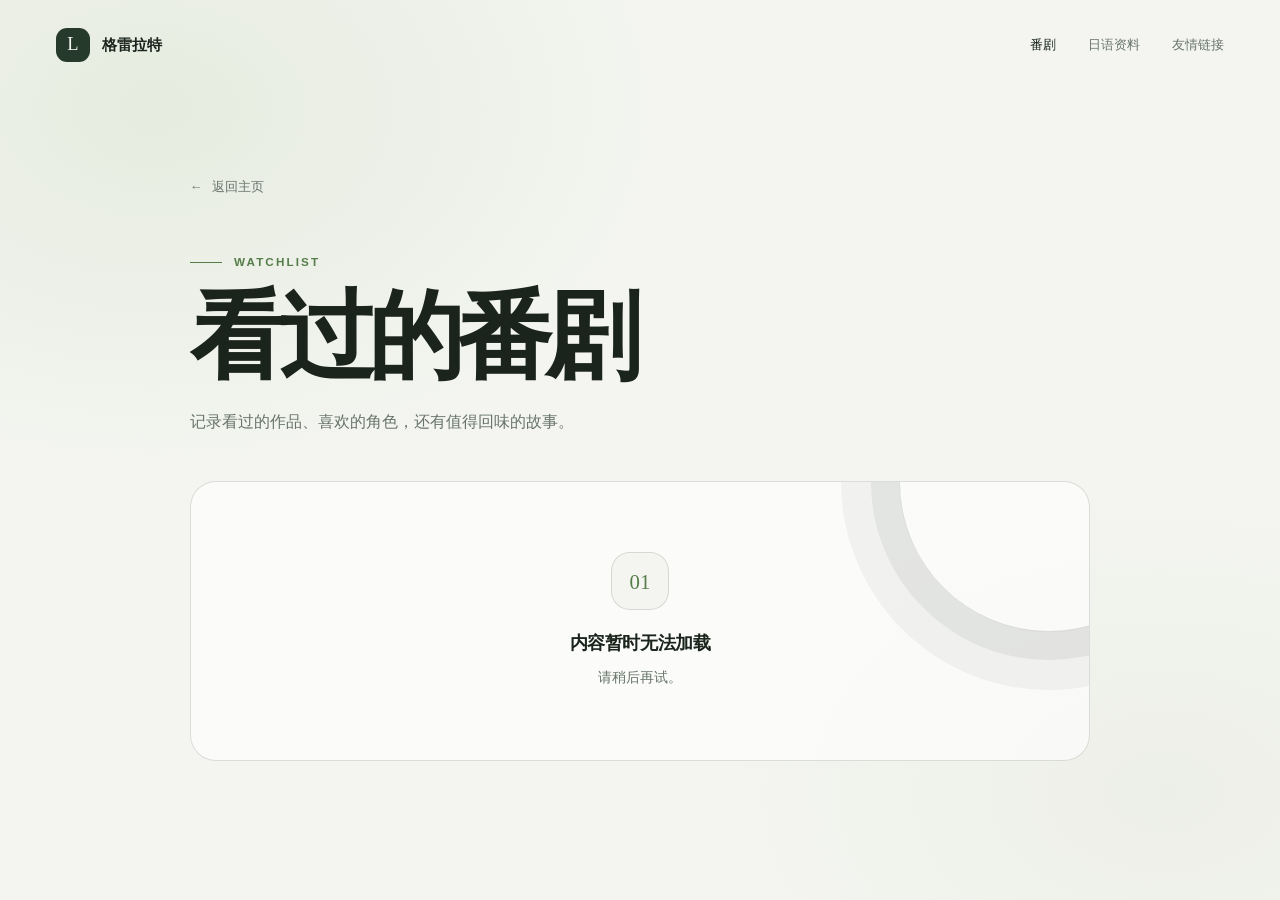
==== anime.html @ 41512ea8 "feat: add collection pages and D1 migrations" ====
<!DOCTYPE html>
<html lang="zh-CN">
<head>
  <meta charset="UTF-8">
  <meta name="viewport" content="width=device-width, initial-scale=1.0">
  <meta name="description" content="格雷拉特看过的番剧与观后感。">
  <meta name="theme-color" content="#f4f5f1">
  <title>看过的番剧 · 格雷拉特</title>
  <link rel="stylesheet" href="styles.css">
</head>
<body>
  <div class="site-shell">
    <header class="topbar">
      <a class="brand" href="index.html" aria-label="返回格雷拉特主页">
        <span class="brand-mark" aria-hidden="true">L</span>
        <span>格雷拉特</span>
      </a>
      <nav class="site-nav" aria-label="页面导航">
        <a href="anime.html" aria-current="page">番剧</a>
        <a href="japanese.html">日语资料</a>
        <a href="friends.html">友情链接</a>
      </nav>
    </header>

    <main class="subpage-main">
      <section class="subpage-content" aria-labelledby="page-title">
        <a class="back-link" href="index.html"><span aria-hidden="true">←</span> 返回主页</a>
        <div class="subpage-heading">
          <p class="eyebrow"><span class="eyebrow-line" aria-hidden="true"></span>Watchlist</p>
          <h1 class="subpage-title" id="page-title">看过的番剧</h1>
          <p class="subpage-summary">记录看过的作品、喜欢的角色，还有值得回味的故事。</p>
        </div>
        <div class="entry-grid" data-collection-list="anime" aria-live="polite"></div>
        <div class="empty-panel" data-collection-empty>
          <div class="empty-panel-content">
            <span class="empty-symbol" aria-hidden="true">01</span>
            <h2>片单待整理</h2>
            <p>添加作品后，可以在这里展示封面、名称和简短观后感。</p>
          </div>
        </div>
      </section>
    </main>
  </div>
  <script src="collection-renderer.js" defer></script>
</body>
</html>
---- styles.css ----
:root {
      color-scheme: light;
      --page: #f4f5f1;
      --ink: #1a241d;
      --muted: #68746b;
      --line: rgba(26, 36, 29, 0.14);
      --chip: rgba(255, 255, 255, 0.64);
      --accent: #557d49;
      --button-ink: #ffffff;
      --art: #17271e;
      --art-grid: rgba(237, 246, 231, 0.08);
      --art-line: rgba(226, 242, 216, 0.23);
      --art-text: #d8f2b4;
    }

    @media (prefers-color-scheme: dark) {
      :root {
        color-scheme: dark;
        --page: #101612;
        --ink: #edf2eb;
        --muted: #a2afa5;
        --line: rgba(237, 242, 235, 0.14);
        --chip: rgba(255, 255, 255, 0.055);
        --accent: #a9d58c;
        --button-ink: #172318;
      }
    }

    *,
    *::before,
    *::after {
      box-sizing: border-box;
    }

    html {
      min-width: 320px;
      scroll-behavior: smooth;
    }

    body {
      min-width: 320px;
      min-height: 100vh;
      min-height: 100svh;
      margin: 0;
      color: var(--ink);
      background:
        radial-gradient(ellipse at 12% 12%, rgba(193, 211, 176, 0.27), transparent 34rem),
        radial-gradient(ellipse at 91% 88%, rgba(208, 217, 194, 0.2), transparent 30rem),
        var(--page);
      font-family: -apple-system, BlinkMacSystemFont, "Segoe UI", Roboto, "PingFang SC", "Hiragino Sans GB", "Microsoft YaHei", sans-serif;
      line-height: 1.6;
      -webkit-font-smoothing: antialiased;
    }

    a {
      color: inherit;
    }

    a:focus-visible {
      outline: 3px solid var(--accent);
      outline-offset: 4px;
    }

    .site-shell {
      width: min(100%, 1280px);
      min-height: 100vh;
      min-height: 100svh;
      margin: 0 auto;
      padding: 28px 56px;
      display: flex;
      flex-direction: column;
    }

    .topbar {
      display: flex;
      align-items: center;
      justify-content: space-between;
      gap: 1.5rem;
    }

    .brand {
      display: inline-flex;
      align-items: center;
      gap: 0.75rem;
      color: var(--ink);
      font-size: 0.94rem;
      font-weight: 700;
      letter-spacing: 0.01em;
      text-decoration: none;
    }

    .brand-mark {
      width: 34px;
      height: 34px;
      display: grid;
      place-items: center;
      border-radius: 11px;
      color: #f4f7ef;
      background: #263a2c;
      font-family: Georgia, "Times New Roman", serif;
      font-size: 1.15rem;
      font-weight: 400;
    }

    .site-nav {
      display: flex;
      align-items: center;
      gap: clamp(1rem, 2.5vw, 2rem);
    }

    .site-nav a {
      color: var(--muted);
      font-size: 0.8rem;
      font-weight: 550;
      text-decoration: none;
      transition: color 180ms ease;
    }

    .site-nav a:hover {
      color: var(--accent);
    }

    .site-nav a[aria-current="page"] {
      color: var(--ink);
    }

    main {
      flex: 1;
      display: grid;
      align-items: center;
    }

    .hero {
      display: grid;
      grid-template-columns: minmax(0, 1.05fr) minmax(320px, 0.95fr);
      align-items: center;
      gap: clamp(3.5rem, 8vw, 7.5rem);
      padding: 5.5rem 0;
    }

    .hero-copy {
      max-width: 610px;
    }

    .eyebrow {
      display: flex;
      align-items: center;
      gap: 0.75rem;
      margin: 0 0 1.75rem;
      color: var(--accent);
      font-size: 0.73rem;
      font-weight: 700;
      letter-spacing: 0.18em;
      text-transform: uppercase;
    }

    .eyebrow-line {
      width: 32px;
      height: 1px;
      background: currentColor;
    }

    .greeting {
      margin: 0 0 0.25rem;
      color: var(--muted);
      font-size: clamp(1.05rem, 1.6vw, 1.3rem);
      font-weight: 500;
    }

    h1 {
      margin: 0;
      font-size: clamp(4.4rem, 8.3vw, 7.3rem);
      font-weight: 680;
      letter-spacing: -0.085em;
      line-height: 0.98;
    }

    .title-period {
      color: var(--accent);
    }

    .role {
      margin: 1.3rem 0 0;
      font-size: clamp(1rem, 1.8vw, 1.3rem);
      font-weight: 550;
      letter-spacing: 0.015em;
    }

    .role-separator {
      padding: 0 0.45rem;
      color: var(--accent);
      font-weight: 400;
    }

    .intro {
      max-width: 520px;
      margin: 1.5rem 0 0;
      color: var(--muted);
      font-size: 1rem;
      line-height: 1.9;
    }

    .topics {
      display: flex;
      flex-wrap: wrap;
      gap: 0.55rem;
      margin: 1.7rem 0 2rem;
      padding: 0;
      list-style: none;
    }

    .topics li {
      padding: 0.38rem 0.78rem;
      border: 1px solid var(--line);
      border-radius: 999px;
      color: var(--muted);
      background: var(--chip);
      font-size: 0.76rem;
      font-weight: 550;
      letter-spacing: 0.01em;
    }

    .actions {
      display: flex;
      flex-wrap: wrap;
      align-items: center;
      gap: 1.35rem;
    }

    .button-primary,
    .button-secondary {
      display: inline-flex;
      min-height: 48px;
      align-items: center;
      justify-content: center;
      gap: 0.7rem;
      font-size: 0.88rem;
      font-weight: 650;
      text-decoration: none;
      transition: transform 180ms ease, background-color 180ms ease, color 180ms ease;
    }

    .button-primary {
      padding: 0.72rem 1.15rem 0.72rem 1.3rem;
      border: 1px solid var(--accent);
      border-radius: 999px;
      color: var(--button-ink);
      background: var(--accent);
    }

    .button-primary:hover {
      transform: translateY(-2px);
    }

    .button-primary svg,
    .button-secondary svg {
      width: 16px;
      height: 16px;
      flex: none;
    }

    .button-secondary {
      color: var(--ink);
    }

    .button-secondary:hover {
      color: var(--accent);
    }

    .art-panel {
      position: relative;
      min-height: 440px;
      overflow: hidden;
      isolation: isolate;
      border: 1px solid rgba(255, 255, 255, 0.08);
      border-radius: 30px;
      background:
        radial-gradient(circle at 50% 44%, rgba(101, 143, 85, 0.37), transparent 42%),
        linear-gradient(145deg, #233a2b, var(--art) 68%);
      box-shadow: 0 28px 70px rgba(24, 39, 28, 0.18);
    }

    .art-grid {
      position: absolute;
      z-index: -1;
      inset: 0;
      background-image:
        linear-gradient(var(--art-grid) 1px, transparent 1px),
        linear-gradient(90deg, var(--art-grid) 1px, transparent 1px);
      background-position: center;
      background-size: 44px 44px;
      mask-image: radial-gradient(ellipse at center, #000 22%, transparent 83%);
    }

    .orbit {
      position: absolute;
      top: 50%;
      left: 50%;
      width: min(76%, 350px);
      aspect-ratio: 1;
      border: 1px solid var(--art-line);
      border-radius: 50%;
      transform: translate(-50%, -50%);
    }

    .orbit::before,
    .orbit::after {
      position: absolute;
      border: 1px solid var(--art-line);
      border-radius: 50%;
      content: "";
    }

    .orbit::before {
      inset: 12%;
    }

    .orbit::after {
      inset: 27%;
      background: radial-gradient(circle, rgba(209, 239, 177, 0.12), transparent 72%);
    }

    .monogram {
      position: absolute;
      top: 49%;
      left: 50%;
      color: var(--art-text);
      font-family: Georgia, "Times New Roman", serif;
      font-size: clamp(12rem, 23vw, 18rem);
      font-weight: 400;
      letter-spacing: -0.1em;
      line-height: 0.8;
      text-shadow: 0 14px 72px rgba(201, 240, 167, 0.17);
      transform: translate(-56%, -50%);
      user-select: none;
    }

    .art-label,
    .art-index,
    .art-caption {
      position: absolute;
      color: rgba(241, 247, 236, 0.72);
      font-size: 0.63rem;
      font-weight: 650;
      letter-spacing: 0.16em;
      text-transform: uppercase;
    }

    .art-label {
      top: 27px;
      left: 29px;
    }

    .art-index {
      top: 27px;
      right: 29px;
      color: var(--art-text);
    }

    .art-caption {
      right: 29px;
      bottom: 27px;
      left: 29px;
      display: flex;
      align-items: center;
      justify-content: space-between;
      gap: 1rem;
    }

    .art-caption span:last-child {
      color: var(--art-text);
    }

    .subpage-main {
      display: flex;
      align-items: center;
    }

    .subpage-content {
      width: min(100%, 900px);
      margin: auto;
      padding: 5rem 0;
    }

    .back-link {
      display: inline-flex;
      align-items: center;
      gap: 0.55rem;
      margin-bottom: 3.5rem;
      color: var(--muted);
      font-size: 0.8rem;
      text-decoration: none;
    }

    .back-link:hover {
      color: var(--accent);
    }

    .subpage-heading .eyebrow {
      margin-bottom: 0.9rem;
    }

    .subpage-title {
      margin: 0;
      font-size: clamp(3rem, 8vw, 6rem);
      font-weight: 680;
      letter-spacing: -0.075em;
      line-height: 1.05;
    }

    .subpage-summary {
      max-width: 620px;
      margin: 1.25rem 0 0;
      color: var(--muted);
      font-size: 1rem;
      line-height: 1.9;
    }

    .empty-panel {
      position: relative;
      min-height: 280px;
      display: grid;
      place-items: center;
      overflow: hidden;
      margin-top: 2.75rem;
      padding: 2rem;
      border: 1px solid var(--line);
      border-radius: 26px;
      background: var(--chip);
      text-align: center;
    }

    .empty-panel::before {
      position: absolute;
      top: -150px;
      right: -110px;
      width: 300px;
      aspect-ratio: 1;
      border: 1px solid var(--line);
      border-radius: 50%;
      box-shadow: 0 0 0 28px color-mix(in srgb, var(--line) 45%, transparent),
        0 0 0 58px color-mix(in srgb, var(--line) 30%, transparent);
      content: "";
    }

    .empty-panel-content {
      position: relative;
      max-width: 430px;
    }

    .empty-symbol {
      width: 58px;
      height: 58px;
      display: grid;
      place-items: center;
      margin: 0 auto 1.1rem;
      border: 1px solid var(--line);
      border-radius: 19px;
      color: var(--accent);
      background: var(--page);
      font-family: Georgia, "Times New Roman", serif;
      font-size: 1.3rem;
    }

    .empty-panel h2 {
      margin: 0;
      font-size: 1.15rem;
      letter-spacing: -0.025em;
    }

    .empty-panel p {
      margin: 0.55rem 0 0;
      color: var(--muted);
      font-size: 0.85rem;
      line-height: 1.8;
    }

    [hidden] {
      display: none !important;
    }

    .entry-grid {
      display: grid;
      grid-template-columns: repeat(auto-fit, minmax(220px, 1fr));
      gap: 1rem;
      margin-top: 2.75rem;
    }

    .entry-grid:empty {
      margin-top: 0;
    }

    .entry-card {
      overflow: hidden;
      border: 1px solid var(--line);
      border-radius: 22px;
      color: var(--ink);
      background: var(--chip);
      text-decoration: none;
      transition: transform 180ms ease, border-color 180ms ease;
    }

    a.entry-card:hover {
      transform: translateY(-3px);
      border-color: var(--accent);
    }

    .anime-cover,
    .anime-cover-placeholder {
      width: 100%;
      aspect-ratio: 0.78;
      display: grid;
      place-items: center;
      object-fit: cover;
      color: var(--art-text);
      background:
        radial-gradient(circle at 50% 35%, rgba(101, 143, 85, 0.38), transparent 44%),
        linear-gradient(145deg, #233a2b, var(--art) 72%);
      font-family: Georgia, "Times New Roman", serif;
      font-size: 3.5rem;
    }

    .anime-cover {
      display: block;
    }

    .entry-content {
      padding: 1.2rem;
    }

    .entry-title {
      margin: 0;
      font-size: 1.05rem;
      letter-spacing: -0.025em;
    }

    .entry-meta,
    .entry-description {
      margin: 0.45rem 0 0;
      color: var(--muted);
      font-size: 0.78rem;
      line-height: 1.75;
    }

    .entry-kind {
      display: inline-block;
      margin-bottom: 0.55rem;
      color: var(--accent);
      font-size: 0.64rem;
      font-weight: 700;
      letter-spacing: 0.12em;
      text-transform: uppercase;
    }

    .resource-entry {
      min-height: 168px;
      display: flex;
      align-items: flex-start;
      gap: 1rem;
      padding: 1.2rem;
    }

    .entry-symbol,
    .entry-avatar,
    .entry-avatar-placeholder {
      width: 46px;
      height: 46px;
      flex: none;
      display: grid;
      place-items: center;
      overflow: hidden;
      border: 1px solid var(--line);
      border-radius: 15px;
      color: var(--accent);
      background: var(--page);
      font-family: Georgia, "Times New Roman", serif;
      font-size: 1.1rem;
    }

    .entry-avatar {
      object-fit: cover;
    }

    .resource-entry .entry-content {
      min-width: 0;
      padding: 0;
    }

    .entry-url-hint {
      display: inline-flex;
      align-items: center;
      gap: 0.35rem;
      margin-top: 0.9rem;
      color: var(--accent);
      font-size: 0.72rem;
      font-weight: 650;
    }

    @media (max-width: 900px) {
      .site-shell {
        padding-inline: 36px;
      }

      .hero {
        grid-template-columns: minmax(0, 1fr) minmax(280px, 0.82fr);
        gap: 2.5rem;
      }

      .art-panel {
        min-height: 360px;
      }

      .art-caption {
        flex-wrap: wrap;
        font-size: 0.55rem;
      }

    }

    @media (max-width: 700px) {
      .site-shell {
        padding: 22px 24px 30px;
      }

      .hero {
        grid-template-columns: 1fr;
        gap: 2.75rem;
        padding: 4.5rem 0 2.5rem;
      }

      .hero-copy {
        max-width: 560px;
      }

      .site-nav {
        width: 100%;
        justify-content: space-between;
        padding-top: 0.9rem;
        border-top: 1px solid var(--line);
      }

      .topbar {
        flex-wrap: wrap;
      }

      h1 {
        font-size: clamp(4rem, 16vw, 6.5rem);
      }

      .art-panel {
        width: 100%;
        min-height: 0;
        aspect-ratio: 1.12;
        border-radius: 24px;
      }

      .monogram {
        font-size: clamp(12rem, 44vw, 17rem);
      }

      .subpage-content {
        padding: 4rem 0;
      }

      .back-link {
        margin-bottom: 3rem;
      }
    }

    @media (max-width: 420px) {
      .site-shell {
        padding-inline: 19px;
      }

      .site-nav a {
        font-size: 0.72rem;
      }

      .hero {
        padding-top: 3.75rem;
      }

      .actions {
        gap: 0.8rem 1.1rem;
      }

      .art-label,
      .art-index {
        top: 20px;
      }

      .art-label,
      .art-caption {
        left: 21px;
      }

      .art-index,
      .art-caption {
        right: 21px;
      }

      .empty-panel {
        min-height: 240px;
        margin-top: 2rem;
        padding: 1.5rem;
      }
    }

    @media (prefers-reduced-motion: reduce) {
      *,
      *::before,
      *::after {
        scroll-behavior: auto !important;
        transition-duration: 0.01ms !important;
      }
    }
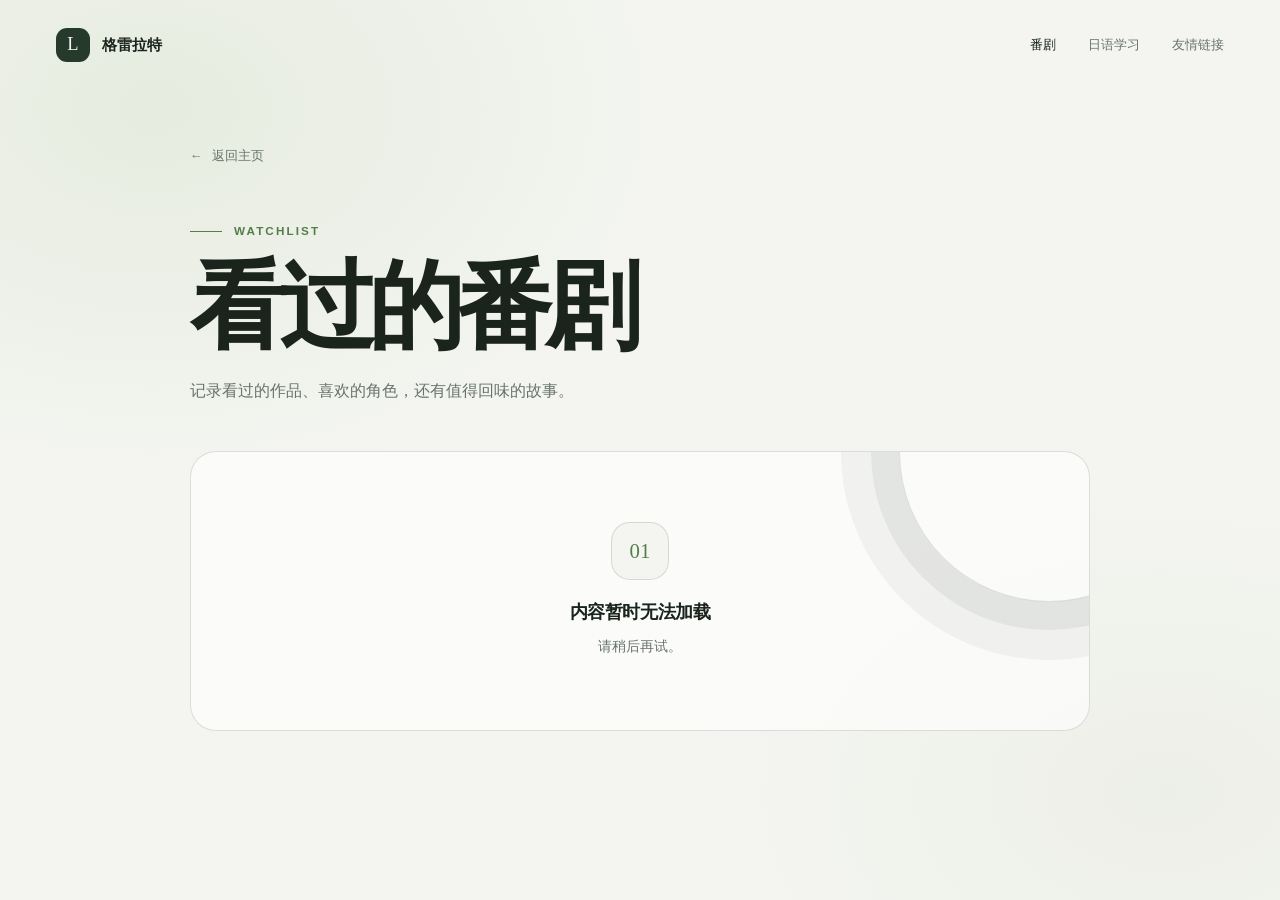
==== commit 0d277864: "Update Japanese learning page from Obsidian notes" ====
--- a/anime.html
+++ b/anime.html
@@ -17,7 +17,7 @@
       </a>
       <nav class="site-nav" aria-label="页面导航">
         <a href="anime.html" aria-current="page">番剧</a>
-        <a href="japanese.html">日语资料</a>
+        <a href="japanese.html">日语学习</a>
         <a href="friends.html">友情链接</a>
       </nav>
     </header>
--- a/styles.css
+++ b/styles.css
@@ -372,8 +372,7 @@
     }
 
     .subpage-main {
-      display: flex;
-      align-items: center;
+      display: block;
     }
 
     .subpage-content {
@@ -596,6 +595,470 @@
       font-weight: 650;
     }
 
+    .japanese-content {
+      width: min(100%, 1040px);
+    }
+
+    .study-index {
+      display: flex;
+      flex-wrap: wrap;
+      gap: 0.55rem;
+      margin-top: 2rem;
+      padding: 0.65rem;
+      border: 1px solid var(--line);
+      border-radius: 18px;
+      background: var(--chip);
+    }
+
+    .study-index a {
+      display: inline-flex;
+      align-items: center;
+      gap: 0.55rem;
+      padding: 0.55rem 0.8rem;
+      border-radius: 12px;
+      color: var(--muted);
+      font-size: 0.76rem;
+      font-weight: 600;
+      text-decoration: none;
+      transition: color 160ms ease, background-color 160ms ease;
+    }
+
+    .study-index a:hover {
+      color: var(--ink);
+      background: color-mix(in srgb, var(--accent) 12%, transparent);
+    }
+
+    .study-index a span {
+      color: var(--accent);
+      font-family: Georgia, "Times New Roman", serif;
+      font-size: 0.67rem;
+    }
+
+    .study-section {
+      margin-top: 5.25rem;
+      scroll-margin-top: 1.5rem;
+    }
+
+    .study-section-heading {
+      max-width: 680px;
+      margin-bottom: 1.5rem;
+    }
+
+    .study-number,
+    .study-label {
+      display: block;
+      color: var(--accent);
+      font-size: 0.65rem;
+      font-weight: 750;
+      letter-spacing: 0.14em;
+      text-transform: uppercase;
+    }
+
+    .study-section-heading h2 {
+      margin: 0.55rem 0 0;
+      font-size: clamp(1.8rem, 4vw, 2.55rem);
+      font-weight: 650;
+      letter-spacing: -0.055em;
+      line-height: 1.2;
+    }
+
+    .study-section-heading p,
+    .study-card-intro {
+      margin: 0.7rem 0 0;
+      color: var(--muted);
+      font-size: 0.84rem;
+      line-height: 1.85;
+    }
+
+    .kana-grid,
+    .rhythm-grid,
+    .vocabulary-grid {
+      display: grid;
+      gap: 1rem;
+    }
+
+    .kana-grid {
+      grid-template-columns: repeat(2, minmax(0, 1fr));
+    }
+
+    .study-card {
+      min-width: 0;
+      padding: 1.35rem;
+      border: 1px solid var(--line);
+      border-radius: 22px;
+      background: var(--chip);
+    }
+
+    .study-card-heading {
+      display: flex;
+      align-items: center;
+      justify-content: space-between;
+      gap: 1rem;
+      margin-bottom: 1.1rem;
+    }
+
+    .study-card-heading h3,
+    .study-card h3 {
+      margin: 0.28rem 0 0;
+      font-size: 1.05rem;
+      font-weight: 650;
+      letter-spacing: -0.025em;
+    }
+
+    .kana-mark {
+      width: 44px;
+      height: 44px;
+      display: grid;
+      place-items: center;
+      border: 1px solid var(--line);
+      border-radius: 15px;
+      color: var(--accent);
+      background: var(--page);
+      font-family: "Hiragino Mincho ProN", "Yu Mincho", serif;
+      font-size: 1.35rem;
+    }
+
+    .kana-table-scroll {
+      overflow-x: auto;
+      border: 1px solid var(--line);
+      border-radius: 15px;
+      scrollbar-color: var(--accent) transparent;
+    }
+
+    .kana-table {
+      width: 100%;
+      min-width: 500px;
+      border-collapse: collapse;
+      text-align: center;
+    }
+
+    .kana-table th,
+    .kana-table td {
+      padding: 0.52rem 0.34rem;
+      border-bottom: 1px solid var(--line);
+    }
+
+    .kana-table tr:last-child th,
+    .kana-table tr:last-child td {
+      border-bottom: 0;
+    }
+
+    .kana-table thead th {
+      color: var(--muted);
+      background: color-mix(in srgb, var(--page) 78%, transparent);
+      font-size: 0.68rem;
+      font-weight: 650;
+    }
+
+    .kana-table th[scope="row"] {
+      position: sticky;
+      left: 0;
+      z-index: 1;
+      width: 64px;
+      color: var(--muted);
+      background: var(--page);
+      font-size: 0.68rem;
+      font-weight: 600;
+      white-space: nowrap;
+    }
+
+    .kana-table td span,
+    .kana-table td small {
+      display: block;
+    }
+
+    .kana-table td span {
+      font-family: "Hiragino Mincho ProN", "Yu Mincho", serif;
+      font-size: 1.2rem;
+      line-height: 1.15;
+    }
+
+    .kana-table td small {
+      margin-top: 0.2rem;
+      color: var(--muted);
+      font-size: 0.57rem;
+      letter-spacing: 0.03em;
+    }
+
+    .kana-table .kana-empty {
+      color: color-mix(in srgb, var(--muted) 45%, transparent);
+      font-size: 0.75rem;
+    }
+
+    .kana-footnote,
+    .study-footnote {
+      margin: 0.85rem 0 0;
+      color: var(--muted);
+      font-size: 0.72rem;
+      line-height: 1.8;
+    }
+
+    .kana-footnote span {
+      margin-left: 0.35rem;
+      color: var(--accent);
+      font-family: Georgia, "Times New Roman", serif;
+    }
+
+    .sound-card,
+    .yoon-card {
+      margin-top: 1rem;
+    }
+
+    .study-card-aside {
+      color: var(--accent);
+      font-family: "Hiragino Mincho ProN", "Yu Mincho", serif;
+      font-size: 1.25rem;
+      white-space: nowrap;
+    }
+
+    .sound-rows,
+    .yoon-list {
+      overflow-x: auto;
+      scrollbar-color: var(--accent) transparent;
+    }
+
+    .sound-row {
+      min-width: 530px;
+      display: grid;
+      grid-template-columns: 76px repeat(5, minmax(56px, 1fr));
+      align-items: center;
+      gap: 0.35rem;
+      padding: 0.55rem 0;
+      border-top: 1px solid var(--line);
+      text-align: center;
+    }
+
+    .sound-row > span:not(.sound-row-label) {
+      font-family: "Hiragino Mincho ProN", "Yu Mincho", serif;
+      font-size: 1.1rem;
+    }
+
+    .sound-row small {
+      display: block;
+      color: var(--muted);
+      font-family: -apple-system, BlinkMacSystemFont, "Segoe UI", sans-serif;
+      font-size: 0.58rem;
+    }
+
+    .sound-row-label,
+    .yoon-list > div > span {
+      color: var(--muted);
+      font-size: 0.7rem;
+      font-weight: 600;
+      text-align: left;
+      white-space: nowrap;
+    }
+
+    .yoon-list {
+      margin-top: 1rem;
+    }
+
+    .yoon-list > div {
+      min-width: 660px;
+      display: grid;
+      grid-template-columns: 80px repeat(3, 1fr);
+      align-items: center;
+      gap: 0.75rem;
+      padding: 0.7rem 0;
+      border-top: 1px solid var(--line);
+    }
+
+    .yoon-list b {
+      color: var(--ink);
+      font-family: "Hiragino Mincho ProN", "Yu Mincho", serif;
+      font-size: 0.95rem;
+      font-weight: 550;
+      white-space: nowrap;
+    }
+
+    .yoon-list b small {
+      margin-left: 0.2rem;
+      color: var(--muted);
+      font-family: Georgia, "Times New Roman", serif;
+      font-size: 0.62rem;
+    }
+
+    .rhythm-grid {
+      grid-template-columns: repeat(2, minmax(0, 1fr));
+      margin-top: 1rem;
+    }
+
+    .rhythm-card h3,
+    .vocabulary-card h3 {
+      margin-top: 0.45rem;
+    }
+
+    .rhythm-card p,
+    .vocabulary-card > p {
+      margin: 0.65rem 0 0;
+      color: var(--muted);
+      font-size: 0.78rem;
+      line-height: 1.85;
+    }
+
+    .example-line {
+      display: flex;
+      flex-wrap: wrap;
+      align-items: baseline;
+      gap: 0.45rem 0.75rem;
+      margin-top: 1rem;
+      padding-top: 0.85rem;
+      border-top: 1px solid var(--line);
+    }
+
+    .example-line span {
+      color: var(--ink);
+      font-family: "Hiragino Mincho ProN", "Yu Mincho", serif;
+      font-size: 0.93rem;
+    }
+
+    .example-line small {
+      margin-left: -0.55rem;
+      color: var(--muted);
+      font-family: Georgia, "Times New Roman", serif;
+      font-size: 0.63rem;
+    }
+
+    .example-line small strong {
+      color: var(--accent);
+    }
+
+    .foreign-sounds {
+      display: grid;
+      grid-template-columns: 180px 1fr;
+      align-items: center;
+      gap: 0.3rem 1.5rem;
+      margin-top: 1rem;
+    }
+
+    .foreign-sounds h3 {
+      margin-top: 0.3rem;
+    }
+
+    .foreign-sounds p {
+      margin: 0;
+      color: var(--ink);
+      font-size: 0.85rem;
+      line-height: 2;
+    }
+
+    .foreign-sounds .study-footnote {
+      grid-column: 2;
+      margin: 0;
+    }
+
+    .self-intro-card {
+      padding: clamp(1.4rem, 4vw, 2.3rem);
+      border: 1px solid color-mix(in srgb, var(--accent) 35%, var(--line));
+      border-radius: 24px;
+      color: #f2f5ed;
+      background:
+        radial-gradient(circle at 92% 0%, rgba(169, 213, 140, 0.18), transparent 18rem),
+        linear-gradient(135deg, #263a2c, #17271e 78%);
+      box-shadow: 0 18px 45px rgba(24, 39, 28, 0.12);
+    }
+
+    .self-intro-card .study-label {
+      color: #c2dfaa;
+    }
+
+    .self-intro-card p {
+      margin: 0.9rem 0 0;
+      font-family: "Hiragino Mincho ProN", "Yu Mincho", serif;
+      font-size: clamp(1rem, 2.4vw, 1.2rem);
+      line-height: 1.8;
+    }
+
+    .self-intro-card p span {
+      color: #c2dfaa;
+      letter-spacing: 0.08em;
+    }
+
+    .self-intro-translation {
+      margin-top: 1.5rem;
+      padding-top: 1rem;
+      border-top: 1px solid rgba(242, 245, 237, 0.2);
+      color: rgba(242, 245, 237, 0.72);
+      font-size: 0.74rem;
+      line-height: 1.85;
+    }
+
+    .vocabulary-grid {
+      grid-template-columns: repeat(3, minmax(0, 1fr));
+    }
+
+    .word-types {
+      display: grid;
+      gap: 0.7rem;
+      margin: 1rem 0 0;
+    }
+
+    .word-types div {
+      display: grid;
+      grid-template-columns: 3.5rem 1fr;
+      gap: 0.65rem;
+      padding-top: 0.65rem;
+      border-top: 1px solid var(--line);
+    }
+
+    .word-types dt {
+      color: var(--accent);
+      font-size: 0.78rem;
+      font-weight: 700;
+    }
+
+    .word-types dd {
+      margin: 0;
+      color: var(--muted);
+      font-size: 0.74rem;
+      line-height: 1.7;
+    }
+
+    .word-example {
+      display: grid;
+      gap: 0.2rem;
+      margin-top: 0.9rem;
+      padding-top: 0.7rem;
+      border-top: 1px solid var(--line);
+    }
+
+    .word-example strong {
+      color: var(--accent);
+      font-family: "Hiragino Mincho ProN", "Yu Mincho", serif;
+      font-size: 1rem;
+      font-weight: 600;
+    }
+
+    .word-example span {
+      color: var(--muted);
+      font-size: 0.73rem;
+      line-height: 1.7;
+    }
+
+    .resource-section .entry-grid {
+      margin-top: 1.5rem;
+    }
+
+    .resource-section .empty-panel {
+      min-height: 210px;
+      margin-top: 1.5rem;
+    }
+
+    .study-source-note {
+      margin: 4rem 0 0;
+      padding-top: 1.2rem;
+      border-top: 1px solid var(--line);
+      color: var(--muted);
+      font-size: 0.7rem;
+      line-height: 1.8;
+    }
+
+    @media (max-width: 1080px) {
+      .kana-grid {
+        grid-template-columns: 1fr;
+      }
+    }
+
     @media (max-width: 900px) {
       .site-shell {
         padding-inline: 36px;
@@ -613,6 +1076,10 @@
       .art-caption {
         flex-wrap: wrap;
         font-size: 0.55rem;
+      }
+
+      .vocabulary-grid {
+        grid-template-columns: repeat(2, minmax(0, 1fr));
       }
 
     }
@@ -664,6 +1131,47 @@
 
       .back-link {
         margin-bottom: 3rem;
+      }
+
+      .study-section {
+        margin-top: 4rem;
+      }
+
+      .study-index {
+        gap: 0.25rem;
+        padding: 0.5rem;
+      }
+
+      .study-index a {
+        padding: 0.5rem 0.6rem;
+        font-size: 0.7rem;
+      }
+
+      .study-card {
+        padding: 1.1rem;
+        border-radius: 18px;
+      }
+
+      .rhythm-grid,
+      .vocabulary-grid {
+        grid-template-columns: 1fr;
+      }
+
+      .foreign-sounds {
+        grid-template-columns: 1fr;
+        gap: 0.75rem;
+      }
+
+      .foreign-sounds .study-footnote {
+        grid-column: 1;
+      }
+
+      .self-intro-card {
+        border-radius: 20px;
+      }
+
+      .study-source-note {
+        margin-top: 3rem;
       }
     }
 
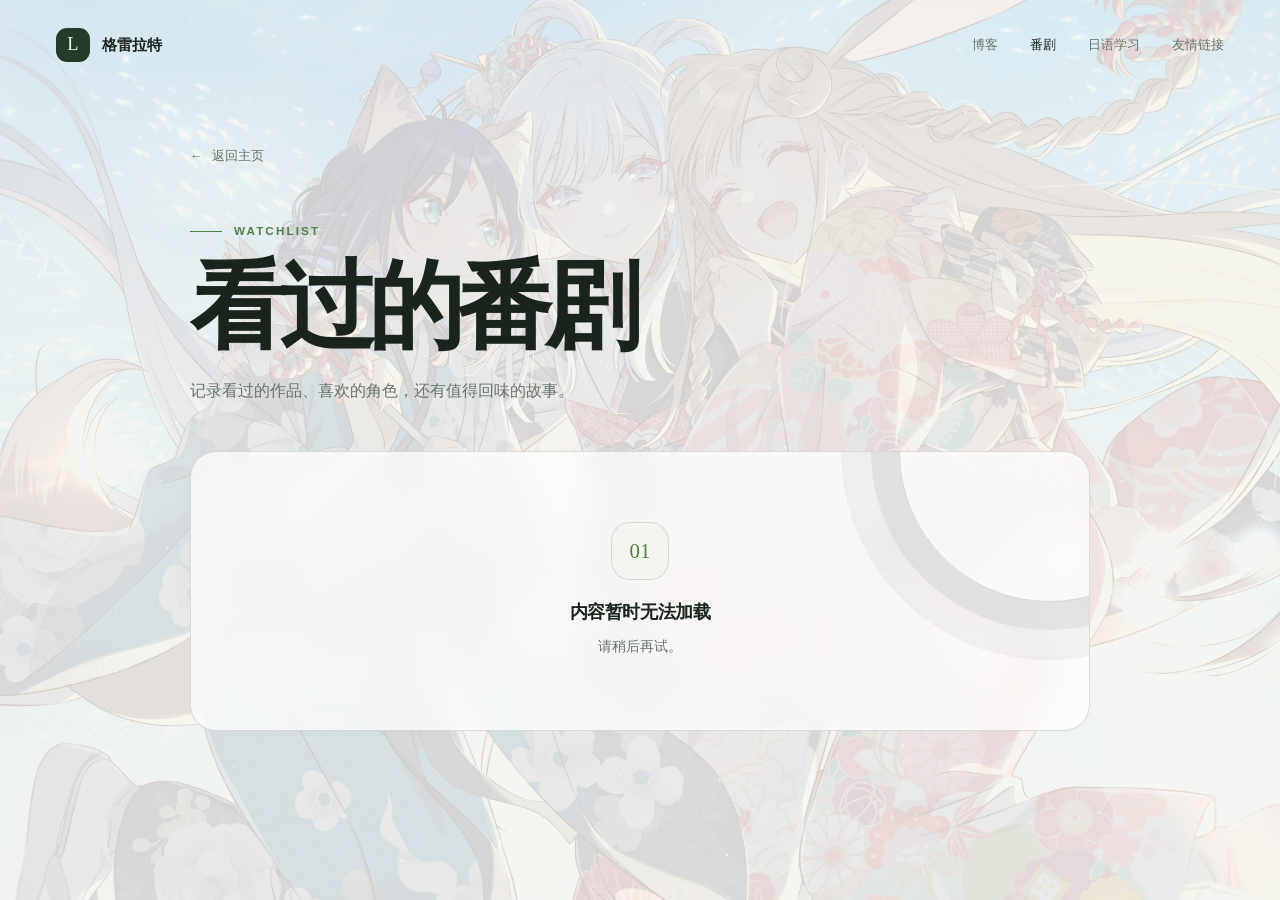
==== commit 81a2cc9d: "feat: 接入 iCloud Obsidian 仓库打造沉浸式数字花园博客 - 编写 scripts/sync-obsidian.js 自动同步 iCloud Obsidian 笔记并生成索引清单 " ====
--- a/anime.html
+++ b/anime.html
@@ -16,6 +16,7 @@
         <span>格雷拉特</span>
       </a>
       <nav class="site-nav" aria-label="页面导航">
+        <a href="blog.html">博客</a>
         <a href="anime.html" aria-current="page">番剧</a>
         <a href="japanese.html">日语学习</a>
         <a href="friends.html">友情链接</a>
--- a/styles.css
+++ b/styles.css
@@ -4,13 +4,14 @@
       --ink: #1a241d;
       --muted: #68746b;
       --line: rgba(26, 36, 29, 0.14);
-      --chip: rgba(255, 255, 255, 0.64);
+      --chip: rgba(255, 255, 255, 0.72);
       --accent: #557d49;
       --button-ink: #ffffff;
       --art: #17271e;
       --art-grid: rgba(237, 246, 231, 0.08);
       --art-line: rgba(226, 242, 216, 0.23);
       --art-text: #d8f2b4;
+      --bg-overlay: rgba(244, 245, 241, 0.82);
     }
 
     @media (prefers-color-scheme: dark) {
@@ -20,9 +21,10 @@
         --ink: #edf2eb;
         --muted: #a2afa5;
         --line: rgba(237, 242, 235, 0.14);
-        --chip: rgba(255, 255, 255, 0.055);
+        --chip: rgba(255, 255, 255, 0.08);
         --accent: #a9d58c;
         --button-ink: #172318;
+        --bg-overlay: rgba(16, 22, 18, 0.85);
       }
     }
 
@@ -43,13 +45,25 @@
       min-height: 100svh;
       margin: 0;
       color: var(--ink);
-      background:
-        radial-gradient(ellipse at 12% 12%, rgba(193, 211, 176, 0.27), transparent 34rem),
-        radial-gradient(ellipse at 91% 88%, rgba(208, 217, 194, 0.2), transparent 30rem),
-        var(--page);
+      background-color: var(--page);
       font-family: -apple-system, BlinkMacSystemFont, "Segoe UI", Roboto, "PingFang SC", "Hiragino Sans GB", "Microsoft YaHei", sans-serif;
       line-height: 1.6;
       -webkit-font-smoothing: antialiased;
+      position: relative;
+    }
+
+    body::before {
+      content: "";
+      position: fixed;
+      inset: 0;
+      z-index: -1;
+      background-image:
+        linear-gradient(var(--bg-overlay), var(--bg-overlay)),
+        url("IMG_9509.jpeg");
+      background-size: cover;
+      background-position: center;
+      background-repeat: no-repeat;
+      pointer-events: none;
     }
 
     a {
@@ -215,6 +229,8 @@
       border-radius: 999px;
       color: var(--muted);
       background: var(--chip);
+      backdrop-filter: blur(12px);
+      -webkit-backdrop-filter: blur(12px);
       font-size: 0.76rem;
       font-weight: 550;
       letter-spacing: 0.01em;
@@ -371,6 +387,571 @@
       color: var(--art-text);
     }
 
+    /* Profile Card (Hero Right Panel) */
+    .profile-card {
+      position: relative;
+      overflow: hidden;
+      padding: 2.2rem;
+      border: 1px solid var(--line);
+      border-radius: 28px;
+      background: var(--chip);
+      backdrop-filter: blur(16px);
+      -webkit-backdrop-filter: blur(16px);
+      box-shadow: 0 16px 36px rgba(0, 0, 0, 0.04);
+      display: flex;
+      flex-direction: column;
+    }
+
+    .profile-card-header {
+      display: flex;
+      align-items: center;
+      justify-content: space-between;
+      gap: 1rem;
+    }
+
+    .status-indicator {
+      display: inline-flex;
+      align-items: center;
+      gap: 0.55rem;
+      padding: 0.35rem 0.75rem;
+      border: 1px solid var(--line);
+      border-radius: 999px;
+      background: color-mix(in srgb, var(--accent) 10%, transparent);
+    }
+
+    .status-dot {
+      width: 8px;
+      height: 8px;
+      border-radius: 50%;
+      background: #22c55e;
+      box-shadow: 0 0 0 3px rgba(34, 197, 94, 0.25);
+      animation: pulse-dot 2.4s infinite ease-in-out;
+    }
+
+    @keyframes pulse-dot {
+      0%, 100% {
+        box-shadow: 0 0 0 3px rgba(34, 197, 94, 0.25);
+      }
+      50% {
+        box-shadow: 0 0 0 7px rgba(34, 197, 94, 0.08);
+      }
+    }
+
+    .status-text {
+      color: var(--ink);
+      font-size: 0.72rem;
+      font-weight: 650;
+      letter-spacing: 0.02em;
+    }
+
+    .status-tag {
+      color: var(--muted);
+      font-family: Georgia, "Times New Roman", serif;
+      font-size: 0.85rem;
+      font-weight: 500;
+      font-style: italic;
+    }
+
+    .profile-avatar-wrap {
+      display: flex;
+      align-items: center;
+      gap: 1.25rem;
+      margin: 1.8rem 0;
+    }
+
+    .profile-avatar-ring {
+      width: 60px;
+      height: 60px;
+      padding: 3px;
+      border-radius: 20px;
+      border: 1px solid var(--line);
+      background: linear-gradient(135deg, color-mix(in srgb, var(--accent) 25%, transparent), transparent);
+      display: grid;
+      place-items: center;
+    }
+
+    .profile-avatar-inner {
+      width: 100%;
+      height: 100%;
+      border-radius: 17px;
+      background: #263a2c;
+      color: #f4f7ef;
+      font-family: Georgia, "Times New Roman", serif;
+      font-size: 1.6rem;
+      font-weight: 400;
+      display: grid;
+      place-items: center;
+      user-select: none;
+    }
+
+    .profile-bio {
+      display: flex;
+      flex-direction: column;
+      gap: 0.15rem;
+    }
+
+    .profile-name {
+      margin: 0;
+      font-size: 1.3rem;
+      font-weight: 700;
+      letter-spacing: -0.02em;
+      color: var(--ink);
+    }
+
+    .profile-handle {
+      margin: 0;
+      color: var(--muted);
+      font-size: 0.8rem;
+      font-family: monospace;
+    }
+
+    .profile-info-grid {
+      display: grid;
+      grid-template-columns: repeat(2, minmax(0, 1fr));
+      gap: 0.85rem;
+      padding: 1.15rem;
+      border: 1px solid var(--line);
+      border-radius: 18px;
+      background: color-mix(in srgb, var(--ink) 3%, transparent);
+    }
+
+    .profile-info-item {
+      display: flex;
+      flex-direction: column;
+      gap: 0.25rem;
+    }
+
+    .info-label {
+      font-size: 0.68rem;
+      font-weight: 700;
+      letter-spacing: 0.05em;
+      text-transform: uppercase;
+      color: var(--accent);
+    }
+
+    .info-val {
+      font-size: 0.82rem;
+      font-weight: 600;
+      color: var(--ink);
+    }
+
+    .profile-card-footer {
+      margin-top: 1.5rem;
+      display: flex;
+      flex-direction: column;
+      gap: 0.85rem;
+    }
+
+    .profile-motto {
+      font-family: Georgia, "Times New Roman", serif;
+      font-size: 0.84rem;
+      font-style: italic;
+      color: var(--muted);
+    }
+
+    .profile-pills {
+      display: flex;
+      flex-wrap: wrap;
+      gap: 0.45rem;
+    }
+
+    .profile-pills span {
+      padding: 0.28rem 0.65rem;
+      border: 1px solid var(--line);
+      border-radius: 999px;
+      font-size: 0.7rem;
+      font-weight: 550;
+      color: var(--muted);
+      background: color-mix(in srgb, var(--accent) 8%, transparent);
+    }
+
+    /* Homepage Sections */
+    .home-section {
+      margin-top: 6rem;
+      scroll-margin-top: 3rem;
+    }
+
+    .section-heading {
+      margin-bottom: 2.25rem;
+    }
+
+    .section-heading .eyebrow {
+      margin-bottom: 0.6rem;
+    }
+
+    .section-title {
+      margin: 0;
+      font-size: clamp(2rem, 4vw, 2.75rem);
+      font-weight: 680;
+      letter-spacing: -0.04em;
+      line-height: 1.15;
+    }
+
+    .section-summary {
+      max-width: 620px;
+      margin: 0.75rem 0 0;
+      color: var(--muted);
+      font-size: 0.95rem;
+      line-height: 1.8;
+    }
+
+    /* Articles Section */
+    .articles-grid {
+      display: grid;
+      grid-template-columns: repeat(auto-fit, minmax(310px, 1fr));
+      gap: 1.5rem;
+    }
+
+    .article-card {
+      padding: 1.85rem;
+      border: 1px solid var(--line);
+      border-radius: 22px;
+      background: var(--chip);
+      backdrop-filter: blur(16px);
+      -webkit-backdrop-filter: blur(16px);
+      display: flex;
+      flex-direction: column;
+      transition: transform 200ms ease, border-color 200ms ease, box-shadow 200ms ease;
+    }
+
+    .article-card:hover {
+      transform: translateY(-4px);
+      border-color: var(--accent);
+      box-shadow: 0 12px 28px rgba(0, 0, 0, 0.05);
+    }
+
+    .article-meta {
+      display: flex;
+      align-items: center;
+      gap: 0.55rem;
+      font-size: 0.74rem;
+      color: var(--muted);
+      margin-bottom: 0.9rem;
+    }
+
+    .article-badge {
+      padding: 0.2rem 0.55rem;
+      border-radius: 6px;
+      background: color-mix(in srgb, var(--accent) 14%, transparent);
+      color: var(--accent);
+      font-weight: 650;
+      font-size: 0.7rem;
+    }
+
+    .article-dot {
+      color: var(--muted);
+    }
+
+    .article-title {
+      margin: 0 0 0.75rem;
+      font-size: 1.18rem;
+      font-weight: 680;
+      line-height: 1.45;
+      letter-spacing: -0.02em;
+    }
+
+    .article-title a {
+      color: var(--ink);
+      text-decoration: none;
+      transition: color 180ms ease;
+    }
+
+    .article-title a:hover {
+      color: var(--accent);
+    }
+
+    .article-excerpt {
+      margin: 0 0 1.35rem;
+      color: var(--muted);
+      font-size: 0.87rem;
+      line-height: 1.75;
+      flex: 1;
+    }
+
+    .article-tags {
+      display: flex;
+      flex-wrap: wrap;
+      gap: 0.45rem;
+    }
+
+    .article-tags span {
+      padding: 0.2rem 0.55rem;
+      border-radius: 999px;
+      border: 1px solid var(--line);
+      background: color-mix(in srgb, var(--ink) 4%, transparent);
+      color: var(--muted);
+      font-size: 0.7rem;
+      font-weight: 500;
+    }
+
+    /* Projects Section */
+    .projects-grid {
+      display: grid;
+      grid-template-columns: repeat(auto-fit, minmax(300px, 1fr));
+      gap: 1.5rem;
+    }
+
+    .project-card {
+      padding: 1.85rem;
+      border: 1px solid var(--line);
+      border-radius: 22px;
+      background: var(--chip);
+      backdrop-filter: blur(16px);
+      -webkit-backdrop-filter: blur(16px);
+      display: flex;
+      flex-direction: column;
+      transition: transform 200ms ease, border-color 200ms ease, box-shadow 200ms ease;
+    }
+
+    .project-card:hover {
+      transform: translateY(-4px);
+      border-color: var(--accent);
+      box-shadow: 0 12px 28px rgba(0, 0, 0, 0.05);
+    }
+
+    .project-card-top {
+      display: flex;
+      align-items: center;
+      justify-content: space-between;
+      gap: 1rem;
+      margin-bottom: 0.9rem;
+    }
+
+    .project-kind {
+      color: var(--accent);
+      font-size: 0.7rem;
+      font-weight: 750;
+      letter-spacing: 0.1em;
+      text-transform: uppercase;
+    }
+
+    .project-status {
+      padding: 0.2rem 0.6rem;
+      border-radius: 999px;
+      border: 1px solid var(--line);
+      background: color-mix(in srgb, var(--ink) 5%, transparent);
+      color: var(--muted);
+      font-size: 0.68rem;
+      font-weight: 600;
+    }
+
+    .project-title {
+      margin: 0 0 0.65rem;
+      font-size: 1.22rem;
+      font-weight: 680;
+      letter-spacing: -0.02em;
+    }
+
+    .project-desc {
+      margin: 0 0 1.35rem;
+      color: var(--muted);
+      font-size: 0.87rem;
+      line-height: 1.75;
+      flex: 1;
+    }
+
+    .project-tags {
+      display: flex;
+      flex-wrap: wrap;
+      gap: 0.45rem;
+      margin-bottom: 1.4rem;
+    }
+
+    .project-tags span {
+      padding: 0.2rem 0.55rem;
+      border-radius: 999px;
+      border: 1px solid var(--line);
+      background: color-mix(in srgb, var(--ink) 4%, transparent);
+      color: var(--muted);
+      font-size: 0.7rem;
+    }
+
+    .project-links {
+      display: flex;
+      align-items: center;
+      gap: 1.25rem;
+      border-top: 1px solid var(--line);
+      padding-top: 1.1rem;
+    }
+
+    .project-links a {
+      color: var(--accent);
+      font-size: 0.82rem;
+      font-weight: 600;
+      text-decoration: none;
+      transition: opacity 160ms ease;
+    }
+
+    .project-links a:hover {
+      text-decoration: underline;
+    }
+
+    /* Explore Section */
+    .explore-grid {
+      display: grid;
+      grid-template-columns: repeat(auto-fit, minmax(280px, 1fr));
+      gap: 1.25rem;
+    }
+
+    .explore-card {
+      display: flex;
+      align-items: center;
+      gap: 1.25rem;
+      padding: 1.5rem;
+      border: 1px solid var(--line);
+      border-radius: 20px;
+      background: var(--chip);
+      backdrop-filter: blur(16px);
+      -webkit-backdrop-filter: blur(16px);
+      text-decoration: none;
+      color: var(--ink);
+      transition: transform 180ms ease, border-color 180ms ease, box-shadow 180ms ease;
+    }
+
+    .explore-card:hover {
+      transform: translateY(-3px);
+      border-color: var(--accent);
+      box-shadow: 0 10px 24px rgba(0, 0, 0, 0.05);
+    }
+
+    .explore-card-icon {
+      width: 48px;
+      height: 48px;
+      border-radius: 14px;
+      border: 1px solid var(--line);
+      background: color-mix(in srgb, var(--accent) 15%, transparent);
+      display: grid;
+      place-items: center;
+      font-size: 1.45rem;
+      flex-shrink: 0;
+    }
+
+    .explore-card-content {
+      flex: 1;
+      min-width: 0;
+    }
+
+    .explore-card-content h3 {
+      margin: 0 0 0.25rem;
+      font-size: 1.02rem;
+      font-weight: 680;
+      letter-spacing: -0.015em;
+    }
+
+    .explore-card-content p {
+      margin: 0;
+      color: var(--muted);
+      font-size: 0.78rem;
+      line-height: 1.6;
+    }
+
+    .explore-arrow {
+      font-size: 1.2rem;
+      color: var(--muted);
+      transition: transform 180ms ease, color 180ms ease;
+    }
+
+    .explore-card:hover .explore-arrow {
+      transform: translateX(4px);
+      color: var(--accent);
+    }
+
+    /* Footer */
+    .site-footer {
+      margin-top: 7rem;
+      padding-top: 3.5rem;
+      border-top: 1px solid var(--line);
+    }
+
+    .footer-top {
+      display: flex;
+      align-items: flex-start;
+      justify-content: space-between;
+      gap: 3rem;
+      flex-wrap: wrap;
+    }
+
+    .footer-brand {
+      max-width: 360px;
+    }
+
+    .footer-logo {
+      display: flex;
+      align-items: center;
+      gap: 0.75rem;
+      margin-bottom: 0.85rem;
+    }
+
+    .footer-name {
+      font-size: 1.05rem;
+      font-weight: 700;
+      letter-spacing: 0.01em;
+    }
+
+    .footer-bio {
+      margin: 0;
+      color: var(--muted);
+      font-size: 0.85rem;
+      line-height: 1.7;
+    }
+
+    .footer-nav {
+      display: flex;
+      gap: 3.5rem;
+    }
+
+    .footer-nav-col {
+      display: flex;
+      flex-direction: column;
+      gap: 0.65rem;
+    }
+
+    .footer-col-title {
+      color: var(--muted);
+      font-size: 0.7rem;
+      font-weight: 750;
+      letter-spacing: 0.12em;
+      text-transform: uppercase;
+      margin-bottom: 0.25rem;
+    }
+
+    .footer-nav-col a {
+      color: var(--ink);
+      font-size: 0.82rem;
+      text-decoration: none;
+      transition: color 160ms ease;
+    }
+
+    .footer-nav-col a:hover {
+      color: var(--accent);
+    }
+
+    .footer-bottom {
+      display: flex;
+      align-items: center;
+      justify-content: space-between;
+      flex-wrap: wrap;
+      gap: 1rem;
+      margin-top: 3.25rem;
+      padding-top: 1.5rem;
+      border-top: 1px dashed var(--line);
+      color: var(--muted);
+      font-size: 0.78rem;
+    }
+
+    .footer-bottom p {
+      margin: 0;
+    }
+
+    .footer-bottom a {
+      color: var(--accent);
+      text-decoration: none;
+    }
+
+    .footer-bottom a:hover {
+      text-decoration: underline;
+    }
+
     .subpage-main {
       display: block;
     }
@@ -426,6 +1007,8 @@
       border: 1px solid var(--line);
       border-radius: 26px;
       background: var(--chip);
+      backdrop-filter: blur(16px);
+      -webkit-backdrop-filter: blur(16px);
       text-align: center;
     }
 
@@ -495,8 +1078,10 @@
       border-radius: 22px;
       color: var(--ink);
       background: var(--chip);
+      backdrop-filter: blur(16px);
+      -webkit-backdrop-filter: blur(16px);
       text-decoration: none;
-      transition: transform 180ms ease, border-color 180ms ease;
+      transition: transform 180ms ease, border-color 180ms ease, box-shadow 180ms ease;
     }
 
     a.entry-card:hover {
@@ -608,6 +1193,8 @@
       border: 1px solid var(--line);
       border-radius: 18px;
       background: var(--chip);
+      backdrop-filter: blur(16px);
+      -webkit-backdrop-filter: blur(16px);
     }
 
     .study-index a {
@@ -687,6 +1274,8 @@
       border: 1px solid var(--line);
       border-radius: 22px;
       background: var(--chip);
+      backdrop-filter: blur(16px);
+      -webkit-backdrop-filter: blur(16px);
     }
 
     .study-card-heading {
@@ -1121,6 +1710,36 @@
         border-radius: 24px;
       }
 
+      .profile-card {
+        padding: 1.6rem;
+        border-radius: 24px;
+      }
+
+      .profile-info-grid {
+        grid-template-columns: 1fr;
+      }
+
+      .home-section {
+        margin-top: 4.5rem;
+      }
+
+      .articles-grid,
+      .projects-grid,
+      .explore-grid {
+        grid-template-columns: 1fr;
+      }
+
+      .footer-top {
+        flex-direction: column;
+        gap: 2.25rem;
+      }
+
+      .footer-nav {
+        width: 100%;
+        justify-content: space-between;
+        gap: 2rem;
+      }
+
       .monogram {
         font-size: clamp(12rem, 44vw, 17rem);
       }
